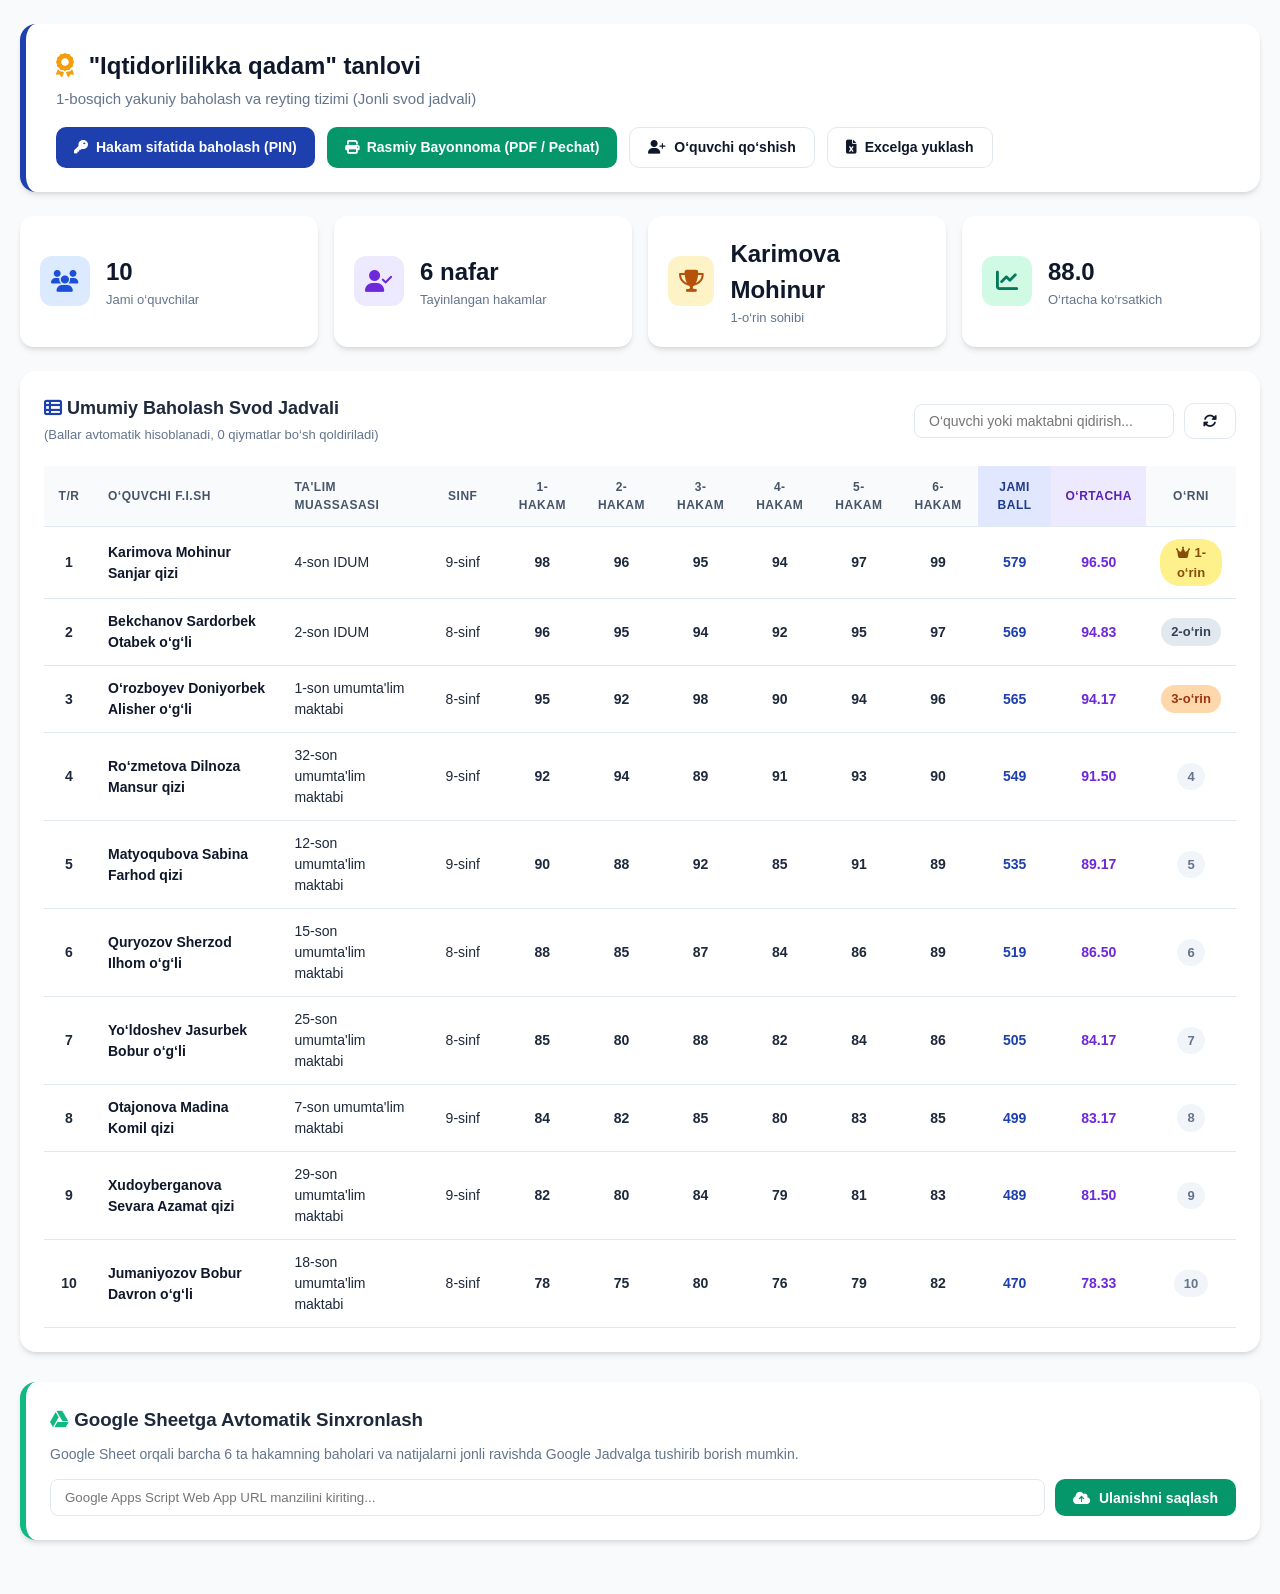
==== iqtidorlilikka-qadam/index.html @ 4538ee4f "Olimpiadalarni otkazish sayti: Ixtirochilikka qadam va Iqtidorlilikka qadam" ====
<!DOCTYPE html>
<html lang="uz">
<head>
  <meta charset="UTF-8">
  <meta name="viewport" content="width=device-width, initial-scale=1.0">
  <title>"Iqtidorlilikka qadam" tanlovi - Onlayn Baholash Tizimi</title>
  <link rel="stylesheet" href="style.css">
  <link rel="stylesheet" href="https://cdnjs.cloudflare.com/ajax/libs/font-awesome/6.5.1/css/all.min.css">
</head>
<body>

  <div class="container">
    <!-- Header -->
    <div class="header-box">
      <div class="header-info">
        <h1><i class="fa-solid fa-award" style="color: #f59e0b; margin-right: 8px;"></i> "Iqtidorlilikka qadam" tanlovi</h1>
        <p>1-bosqich yakuniy baholash va reyting tizimi (Jonli svod jadvali)</p>
      </div>
      <div class="header-actions">
        <a href="hakam.html" class="btn btn-primary">
          <i class="fa-solid fa-key"></i> Hakam sifatida baholash (PIN)
        </a>
        <a href="bayonnoma.html" class="btn btn-success">
          <i class="fa-solid fa-print"></i> Rasmiy Bayonnoma (PDF / Pechat)
        </a>
        <button onclick="openAddStudentModal()" class="btn btn-outline">
          <i class="fa-solid fa-user-plus"></i> O‘quvchi qo‘shish
        </button>
        <button onclick="exportToCsv()" class="btn btn-outline">
          <i class="fa-solid fa-file-excel"></i> Excelga yuklash
        </button>
      </div>
    </div>

    <!-- Statistika kartochkalari -->
    <div class="stats-grid">
      <div class="stat-card">
        <div class="stat-icon blue"><i class="fa-solid fa-users"></i></div>
        <div class="stat-content">
          <h3 id="statTotalStudents">0</h3>
          <p>Jami o‘quvchilar</p>
        </div>
      </div>
      <div class="stat-card">
        <div class="stat-icon purple"><i class="fa-solid fa-user-check"></i></div>
        <div class="stat-content">
          <h3>6 nafar</h3>
          <p>Tayinlangan hakamlar</p>
        </div>
      </div>
      <div class="stat-card">
        <div class="stat-icon amber"><i class="fa-solid fa-trophy"></i></div>
        <div class="stat-content">
          <h3 id="statLeader">-</h3>
          <p>1-o‘rin sohibi</p>
        </div>
      </div>
      <div class="stat-card">
        <div class="stat-icon green"><i class="fa-solid fa-chart-line"></i></div>
        <div class="stat-content">
          <h3 id="statAvgScore">0</h3>
          <p>O‘rtacha ko‘rsatkich</p>
        </div>
      </div>
    </div>

    <!-- Svod Jadvali -->
    <div class="table-card">
      <div class="table-header">
        <div>
          <h2><i class="fa-solid fa-table-list" style="color: var(--primary);"></i> Umumiy Baholash Svod Jadvali</h2>
          <span style="font-size: 13px; color: #64748b;">(Ballar avtomatik hisoblanadi, 0 qiymatlar bo‘sh qoldiriladi)</span>
        </div>
        <div style="display: flex; gap: 10px; align-items: center;">
          <input type="text" id="searchInput" placeholder="O‘quvchi yoki maktabni qidirish..." onkeyup="filterTable()" 
                 style="padding: 8px 14px; border: 1px solid var(--border); border-radius: 8px; font-size: 14px; width: 260px;">
          <button onclick="refreshData()" class="btn btn-outline" title="Yangilash">
            <i class="fa-solid fa-rotate"></i>
          </button>
        </div>
      </div>

      <div class="table-responsive">
        <table class="data-table" id="rankingTable">
          <thead>
            <tr>
              <th style="width: 50px; text-align: center;">T/r</th>
              <th>O‘quvchi F.I.SH</th>
              <th>Ta'lim muassasasi</th>
              <th style="width: 80px; text-align: center;">Sinf</th>
              <th style="text-align: center;">1-Hakam</th>
              <th style="text-align: center;">2-Hakam</th>
              <th style="text-align: center;">3-Hakam</th>
              <th style="text-align: center;">4-Hakam</th>
              <th style="text-align: center;">5-Hakam</th>
              <th style="text-align: center;">6-Hakam</th>
              <th style="text-align: center; background: #e0e7ff; color: #1e3a8a;">Jami ball</th>
              <th style="text-align: center; background: #ede9fe; color: #5b21b6;">O‘rtacha</th>
              <th style="text-align: center; width: 90px;">O‘rni</th>
            </tr>
          </thead>
          <tbody id="tableBody">
            <!-- JavaScript orqali to'ldiriladi -->
          </tbody>
        </table>
      </div>
    </div>

    <!-- Google Sheet sozlash bo'limi -->
    <div class="table-card" style="border-left: 6px solid #10b981;">
      <h3 style="margin-bottom: 10px;"><i class="fa-brands fa-google-drive" style="color: #10b981;"></i> Google Sheetga Avtomatik Sinxronlash</h3>
      <p style="color: #64748b; font-size: 14px; margin-bottom: 14px;">
        Google Sheet orqali barcha 6 ta hakamning baholari va natijalarni jonli ravishda Google Jadvalga tushirib borish mumkin.
      </p>
      <div style="display: flex; gap: 10px; flex-wrap: wrap;">
        <input type="text" id="sheetsApiUrl" placeholder="Google Apps Script Web App URL manzilini kiriting..." 
               style="flex: 1; min-width: 300px; padding: 10px 14px; border: 1px solid var(--border); border-radius: 8px;">
        <button onclick="saveSheetsUrl()" class="btn btn-success">
          <i class="fa-solid fa-cloud-arrow-up"></i> Ulanishni saqlash
        </button>
      </div>
    </div>
  </div>

  <script src="data.js"></script>
  <script>
    let appData = loadAppData();

    function renderDashboard() {
      const ranked = calculateRanking(appData.students);
      const tbody = document.getElementById("tableBody");
      tbody.innerHTML = "";

      let totalScores = 0;
      let countWithScores = 0;

      ranked.forEach((st, idx) => {
        if (st.averageScore !== "") {
          totalScores += Number(st.averageScore);
          countWithScores++;
        }

        const tr = document.createElement("tr");

        // O'rin belgilash nishoni (badge)
        let rankBadge = `<span class="rank-badge rank-other">${st.rank}</span>`;
        if (st.rank === 1) rankBadge = `<span class="rank-badge rank-1"><i class="fa-solid fa-crown"></i> 1-o‘rin</span>`;
        else if (st.rank === 2) rankBadge = `<span class="rank-badge rank-2">2-o‘rin</span>`;
        else if (st.rank === 3) rankBadge = `<span class="rank-badge rank-3">3-o‘rin</span>`;

        // 6 ta hakam ballari (0 yoki bo'sh bo'lsa bo'sh qoldirish - jadval standartlari)
        let judgeCells = "";
        for (let i = 0; i < 6; i++) {
          const score = st.judgeScores[i];
          const displayScore = (score === null || score === 0 || score === undefined) ? "" : score;
          judgeCells += `<td class="score-cell">${displayScore}</td>`;
        }

        tr.innerHTML = `
          <td style="text-align: center; font-weight: 600;">${idx + 1}</td>
          <td style="font-weight: 600; color: var(--dark);">${st.name}</td>
          <td>${st.school}</td>
          <td style="text-align: center;">${st.grade}</td>
          ${judgeCells}
          <td class="score-highlight">${st.totalSum || ""}</td>
          <td class="score-highlight" style="color: #6d28d9;">${st.averageScore || ""}</td>
          <td style="text-align: center;">${rankBadge}</td>
        `;
        tbody.appendChild(tr);
      });

      // Statistikani yangilash
      document.getElementById("statTotalStudents").innerText = ranked.length;
      document.getElementById("statLeader").innerText = ranked.length > 0 && ranked[0].totalSum !== "" ? ranked[0].name.split(" ")[0] + " " + ranked[0].name.split(" ")[1] : "-";
      document.getElementById("statAvgScore").innerText = countWithScores > 0 ? (totalScores / countWithScores).toFixed(1) : "0";
    }

    function filterTable() {
      const q = document.getElementById("searchInput").value.toLowerCase();
      const rows = document.querySelectorAll("#tableBody tr");
      rows.forEach(r => {
        const text = r.innerText.toLowerCase();
        r.style.display = text.includes(q) ? "" : "none";
      });
    }

    function refreshData() {
      appData = loadAppData();
      renderDashboard();
    }

    function openAddStudentModal() {
      const name = prompt("O‘quvchining F.I.SH ini kiriting:");
      if (!name) return;
      const school = prompt("Maktab / Ta'lim muassasasi (masalan, 1-maktab):") || "Umumta'lim maktabi";
      const grade = prompt("Sinfi (masalan, 8-sinf):") || "8-sinf";

      const newId = appData.students.length > 0 ? Math.max(...appData.students.map(s => s.id)) + 1 : 1;
      appData.students.push({
        id: newId,
        name: name.trim(),
        school: school.trim(),
        grade: grade.trim(),
        scores: {}
      });
      saveAppData(appData);
      renderDashboard();
      alert("Yangi o‘quvchi ro‘yxatga qo‘shildi!");
    }

    function exportToCsv() {
      const ranked = calculateRanking(appData.students);
      let csv = "T/r,F.I.SH,Maktab,Sinf,1-Hakam,2-Hakam,3-Hakam,4-Hakam,5-Hakam,6-Hakam,Jami ball,O'rtacha ball,O'rni\n";
      ranked.forEach((st, idx) => {
        const j1 = st.judgeScores[0] || "";
        const j2 = st.judgeScores[1] || "";
        const j3 = st.judgeScores[2] || "";
        const j4 = st.judgeScores[3] || "";
        const j5 = st.judgeScores[4] || "";
        const j6 = st.judgeScores[5] || "";
        csv += `"${idx+1}","${st.name}","${st.school}","${st.grade}","${j1}","${j2}","${j3}","${j4}","${j5}","${j6}","${st.totalSum}","${st.averageScore}","${st.rank}"\n`;
      });

      const blob = new Blob(["\ufeff" + csv], { type: "text/csv;charset=utf-8;" });
      const url = URL.createObjectURL(blob);
      const a = document.createElement("a");
      a.href = url;
      a.download = "Iqtidorlilikka_qadam_natijalari.csv";
      a.click();
    }

    function saveSheetsUrl() {
      const val = document.getElementById("sheetsApiUrl").value.trim();
      localStorage.setItem("iqtidor_sheets_url", val);
      alert("Google Sheets ulanish manzili saqlandi!");
    }

    // Boshlang'ich yuklash
    renderDashboard();
    const savedUrl = localStorage.getItem("iqtidor_sheets_url");
    if (savedUrl) document.getElementById("sheetsApiUrl").value = savedUrl;
  </script>
</body>
</html>
---- iqtidorlilikka-qadam/style.css ----
/* "Iqtidorlilikka qadam" - Asosiy va Chop etish (Print) Standartlari */

:root {
  --primary: #1e40af;
  --primary-hover: #1d4ed8;
  --success: #059669;
  --danger: #dc2626;
  --warning: #d97706;
  --dark: #0f172a;
  --gray-bg: #f8fafc;
  --border: #e2e8f0;
  --text: #1e293b;
  --card-shadow: 0 4px 6px -1px rgb(0 0 0 / 0.1), 0 2px 4px -2px rgb(0 0 0 / 0.1);
}

* {
  box-sizing: border-box;
  margin: 0;
  padding: 0;
}

body {
  font-family: 'Inter', -apple-system, BlinkMacSystemFont, 'Segoe UI', Roboto, sans-serif;
  background-color: var(--gray-bg);
  color: var(--text);
  line-height: 1.5;
}

.container {
  max-width: 1400px;
  margin: 0 auto;
  padding: 24px 20px;
}

/* Header */
.header-box {
  background: white;
  padding: 24px 30px;
  border-radius: 16px;
  box-shadow: var(--card-shadow);
  display: flex;
  justify-content: space-between;
  align-items: center;
  flex-wrap: wrap;
  gap: 16px;
  margin-bottom: 24px;
  border-left: 6px solid var(--primary);
}

.header-info h1 {
  font-size: 24px;
  font-weight: 800;
  color: var(--dark);
  margin-bottom: 4px;
}

.header-info p {
  color: #64748b;
  font-size: 15px;
}

.header-actions {
  display: flex;
  gap: 12px;
  flex-wrap: wrap;
}

/* Tugmalar */
.btn {
  display: inline-flex;
  align-items: center;
  gap: 8px;
  padding: 10px 18px;
  border-radius: 10px;
  font-size: 14px;
  font-weight: 600;
  cursor: pointer;
  border: none;
  transition: all 0.2s ease;
  text-decoration: none;
}

.btn-primary {
  background: var(--primary);
  color: white;
}
.btn-primary:hover {
  background: var(--primary-hover);
}

.btn-success {
  background: var(--success);
  color: white;
}
.btn-success:hover {
  background: #047857;
}

.btn-outline {
  background: white;
  color: var(--dark);
  border: 1px solid var(--border);
}
.btn-outline:hover {
  background: #f1f5f9;
}

/* Statistika kartochkalari */
.stats-grid {
  display: grid;
  grid-template-columns: repeat(auto-fit, minmax(240px, 1fr));
  gap: 16px;
  margin-bottom: 24px;
}

.stat-card {
  background: white;
  padding: 20px;
  border-radius: 14px;
  box-shadow: var(--card-shadow);
  display: flex;
  align-items: center;
  gap: 16px;
}

.stat-icon {
  width: 50px;
  height: 50px;
  border-radius: 12px;
  display: flex;
  align-items: center;
  justify-content: center;
  font-size: 22px;
}

.stat-icon.blue { background: #dbeafe; color: #1d4ed8; }
.stat-icon.green { background: #d1fae5; color: #047857; }
.stat-icon.amber { background: #fef3c7; color: #b45309; }
.stat-icon.purple { background: #ede9fe; color: #6d28d9; }

.stat-content h3 {
  font-size: 24px;
  font-weight: 700;
  color: var(--dark);
}

.stat-content p {
  font-size: 13px;
  color: #64748b;
}

/* Jadval bloki */
.table-card {
  background: white;
  border-radius: 16px;
  box-shadow: var(--card-shadow);
  padding: 24px;
  margin-bottom: 30px;
}

.table-header {
  display: flex;
  justify-content: space-between;
  align-items: center;
  margin-bottom: 20px;
  flex-wrap: wrap;
  gap: 12px;
}

.table-header h2 {
  font-size: 18px;
  font-weight: 700;
}

.table-responsive {
  overflow-x: auto;
}

/* Ekrandagi jadval ko'rinishi */
.data-table {
  width: 100%;
  border-collapse: collapse;
  text-align: left;
}

.data-table th, .data-table td {
  padding: 12px 14px;
  border-bottom: 1px solid var(--border);
  font-size: 14px;
}

.data-table th {
  background: #f8fafc;
  color: #475569;
  font-weight: 600;
  text-transform: uppercase;
  font-size: 12px;
  letter-spacing: 0.5px;
}

.data-table tbody tr:hover {
  background-color: #f1f5f9;
}

.rank-badge {
  display: inline-block;
  padding: 4px 10px;
  border-radius: 20px;
  font-weight: 700;
  font-size: 13px;
  text-align: center;
}

.rank-1 { background: #fef08a; color: #854d0e; }
.rank-2 { background: #e2e8f0; color: #334155; }
.rank-3 { background: #fed7aa; color: #9a3412; }
.rank-other { background: #f1f5f9; color: #64748b; }

.score-cell {
  font-weight: 600;
  text-align: center;
}

.score-highlight {
  font-weight: 700;
  color: var(--primary);
  font-size: 15px;
  text-align: center;
}

/* Hakam PIN formasi */
.pin-login-box {
  max-width: 440px;
  margin: 60px auto;
  background: white;
  padding: 36px 30px;
  border-radius: 20px;
  box-shadow: 0 10px 25px -5px rgb(0 0 0 / 0.1);
  text-align: center;
}

.pin-input {
  font-size: 28px;
  letter-spacing: 8px;
  text-align: center;
  padding: 14px;
  width: 100%;
  border: 2px solid var(--border);
  border-radius: 12px;
  margin: 20px 0;
  font-weight: 700;
}

.pin-input:focus {
  outline: none;
  border-color: var(--primary);
}

/* =========================================================================
   CHOP ETISH VA BAYONNOMA STANDARTLARI (jadval-standartlari bo'yicha)
   ========================================================================= */

.official-document {
  font-family: 'Times New Roman', Times, serif;
  background: white;
  padding: 40px;
  margin: 20px auto;
  max-width: 1200px;
  color: black;
}

.doc-header {
  text-align: center;
  margin-bottom: 24px;
}

.doc-header h2 {
  font-size: 16pt;
  font-weight: bold;
  text-transform: uppercase;
  margin-bottom: 6px;
}

.doc-header h3 {
  font-size: 14pt;
  font-weight: bold;
  margin-bottom: 8px;
}

.doc-header p {
  font-size: 11pt;
  font-style: italic;
}

/* Rasmiy chop etish jadvali */
.official-table {
  width: 100%;
  border-collapse: collapse;
  margin-bottom: 30px;
  font-size: 10.5pt;
}

.official-table th, .official-table td {
  border: 1px solid black !important;
  padding: 6px 8px;
  vertical-align: middle;
}

.official-table th {
  background-color: #f2f2f2 !important;
  font-weight: bold;
  text-align: center;
  font-size: 11pt;
  -webkit-print-color-adjust: exact;
  print-color-adjust: exact;
}

.official-table td.center {
  text-align: center;
}

.official-table td.bold {
  font-weight: bold;
}

/* Imzolar bloki */
.signatures-grid {
  display: grid;
  grid-template-columns: repeat(2, 1fr);
  gap: 20px 50px;
  margin-top: 35px;
  font-size: 11pt;
}

.signature-item {
  display: flex;
  justify-content: space-between;
  align-items: flex-end;
  border-bottom: 1px solid black;
  padding-bottom: 4px;
}

.signature-item span.title {
  font-weight: bold;
}

.signature-item span.line {
  color: #555;
  font-size: 9pt;
}

/* @media print: Brauzer pechatida to'liq A4 Landshaftga moslash */
@media print {
  @page {
    size: A4 landscape;
    margin: 10mm 12mm 10mm 12mm;
  }

  body {
    background: white !important;
    color: black !important;
    font-family: 'Times New Roman', Times, serif !important;
  }

  .no-print, .header-actions, .btn, .stats-grid, nav, .pin-login-box {
    display: none !important;
  }

  .container {
    max-width: 100% !important;
    padding: 0 !important;
    margin: 0 !important;
  }

  .official-document {
    padding: 0 !important;
    margin: 0 !important;
    box-shadow: none !important;
  }

  .official-table {
    page-break-inside: auto;
  }

  .official-table tr {
    page-break-inside: avoid;
    page-break-after: auto;
  }

  .official-table thead {
    display: table-header-group; /* Har bir sahifada ustun sarlavhasi takrorlanadi */
  }

  .signatures-grid {
    page-break-inside: avoid;
  }
}
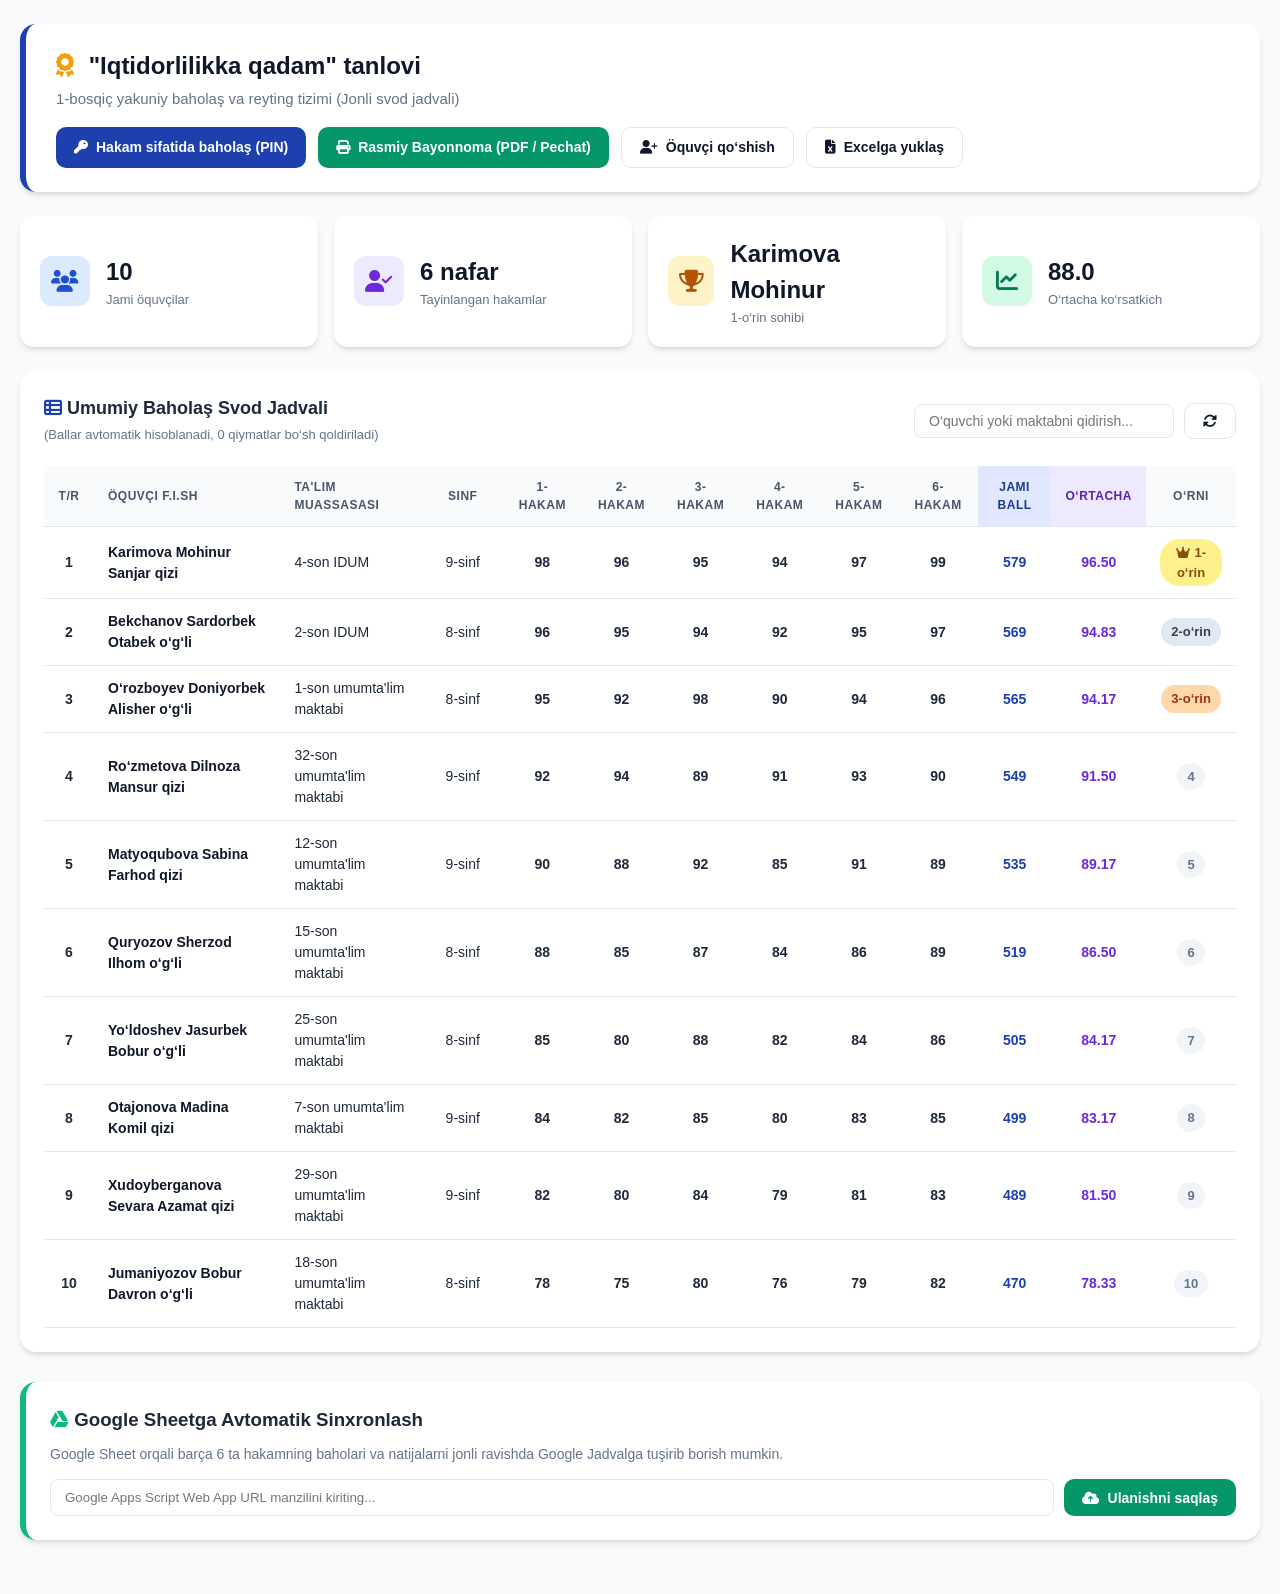
==== commit 83fb77d8: "Portal ichki sahifalaridagi matnlar yangi lotin alifbosiga o'tkazildi" ====
--- a/iqtidorlilikka-qadam/index.html
+++ b/iqtidorlilikka-qadam/index.html
@@ -3,7 +3,7 @@
 <head>
   <meta charset="UTF-8">
   <meta name="viewport" content="width=device-width, initial-scale=1.0">
-  <title>"Iqtidorlilikka qadam" tanlovi - Onlayn Baholash Tizimi</title>
+  <title>"Iqtidorlilikka qadam" tanlovi - Onlayn Baholaş Tizimi</title>
   <link rel="stylesheet" href="style.css">
   <link rel="stylesheet" href="https://cdnjs.cloudflare.com/ajax/libs/font-awesome/6.5.1/css/all.min.css">
 </head>
@@ -14,20 +14,20 @@
     <div class="header-box">
       <div class="header-info">
         <h1><i class="fa-solid fa-award" style="color: #f59e0b; margin-right: 8px;"></i> "Iqtidorlilikka qadam" tanlovi</h1>
-        <p>1-bosqich yakuniy baholash va reyting tizimi (Jonli svod jadvali)</p>
+        <p>1-bosqiç yakuniy baholaş va reyting tizimi (Jonli svod jadvali)</p>
       </div>
       <div class="header-actions">
         <a href="hakam.html" class="btn btn-primary">
-          <i class="fa-solid fa-key"></i> Hakam sifatida baholash (PIN)
+          <i class="fa-solid fa-key"></i> Hakam sifatida baholaş (PIN)
         </a>
         <a href="bayonnoma.html" class="btn btn-success">
           <i class="fa-solid fa-print"></i> Rasmiy Bayonnoma (PDF / Pechat)
         </a>
         <button onclick="openAddStudentModal()" class="btn btn-outline">
-          <i class="fa-solid fa-user-plus"></i> O‘quvchi qo‘shish
+          <i class="fa-solid fa-user-plus"></i> Öquvçi qo‘shish
         </button>
         <button onclick="exportToCsv()" class="btn btn-outline">
-          <i class="fa-solid fa-file-excel"></i> Excelga yuklash
+          <i class="fa-solid fa-file-excel"></i> Excelga yuklaş
         </button>
       </div>
     </div>
@@ -38,7 +38,7 @@
         <div class="stat-icon blue"><i class="fa-solid fa-users"></i></div>
         <div class="stat-content">
           <h3 id="statTotalStudents">0</h3>
-          <p>Jami o‘quvchilar</p>
+          <p>Jami öquvçilar</p>
         </div>
       </div>
       <div class="stat-card">
@@ -68,7 +68,7 @@
     <div class="table-card">
       <div class="table-header">
         <div>
-          <h2><i class="fa-solid fa-table-list" style="color: var(--primary);"></i> Umumiy Baholash Svod Jadvali</h2>
+          <h2><i class="fa-solid fa-table-list" style="color: var(--primary);"></i> Umumiy Baholaş Svod Jadvali</h2>
           <span style="font-size: 13px; color: #64748b;">(Ballar avtomatik hisoblanadi, 0 qiymatlar bo‘sh qoldiriladi)</span>
         </div>
         <div style="display: flex; gap: 10px; align-items: center;">
@@ -85,7 +85,7 @@
           <thead>
             <tr>
               <th style="width: 50px; text-align: center;">T/r</th>
-              <th>O‘quvchi F.I.SH</th>
+              <th>Öquvçi F.I.SH</th>
               <th>Ta'lim muassasasi</th>
               <th style="width: 80px; text-align: center;">Sinf</th>
               <th style="text-align: center;">1-Hakam</th>
@@ -110,13 +110,13 @@
     <div class="table-card" style="border-left: 6px solid #10b981;">
       <h3 style="margin-bottom: 10px;"><i class="fa-brands fa-google-drive" style="color: #10b981;"></i> Google Sheetga Avtomatik Sinxronlash</h3>
       <p style="color: #64748b; font-size: 14px; margin-bottom: 14px;">
-        Google Sheet orqali barcha 6 ta hakamning baholari va natijalarni jonli ravishda Google Jadvalga tushirib borish mumkin.
+        Google Sheet orqali barça 6 ta hakamning baholari va natijalarni jonli ravishda Google Jadvalga tuşirib borish mumkin.
       </p>
       <div style="display: flex; gap: 10px; flex-wrap: wrap;">
         <input type="text" id="sheetsApiUrl" placeholder="Google Apps Script Web App URL manzilini kiriting..." 
                style="flex: 1; min-width: 300px; padding: 10px 14px; border: 1px solid var(--border); border-radius: 8px;">
         <button onclick="saveSheetsUrl()" class="btn btn-success">
-          <i class="fa-solid fa-cloud-arrow-up"></i> Ulanishni saqlash
+          <i class="fa-solid fa-cloud-arrow-up"></i> Ulanishni saqlaş
         </button>
       </div>
     </div>
@@ -235,7 +235,7 @@
       alert("Google Sheets ulanish manzili saqlandi!");
     }
 
-    // Boshlang'ich yuklash
+    // Boshlang'ich yuklaş
     renderDashboard();
     const savedUrl = localStorage.getItem("iqtidor_sheets_url");
     if (savedUrl) document.getElementById("sheetsApiUrl").value = savedUrl;
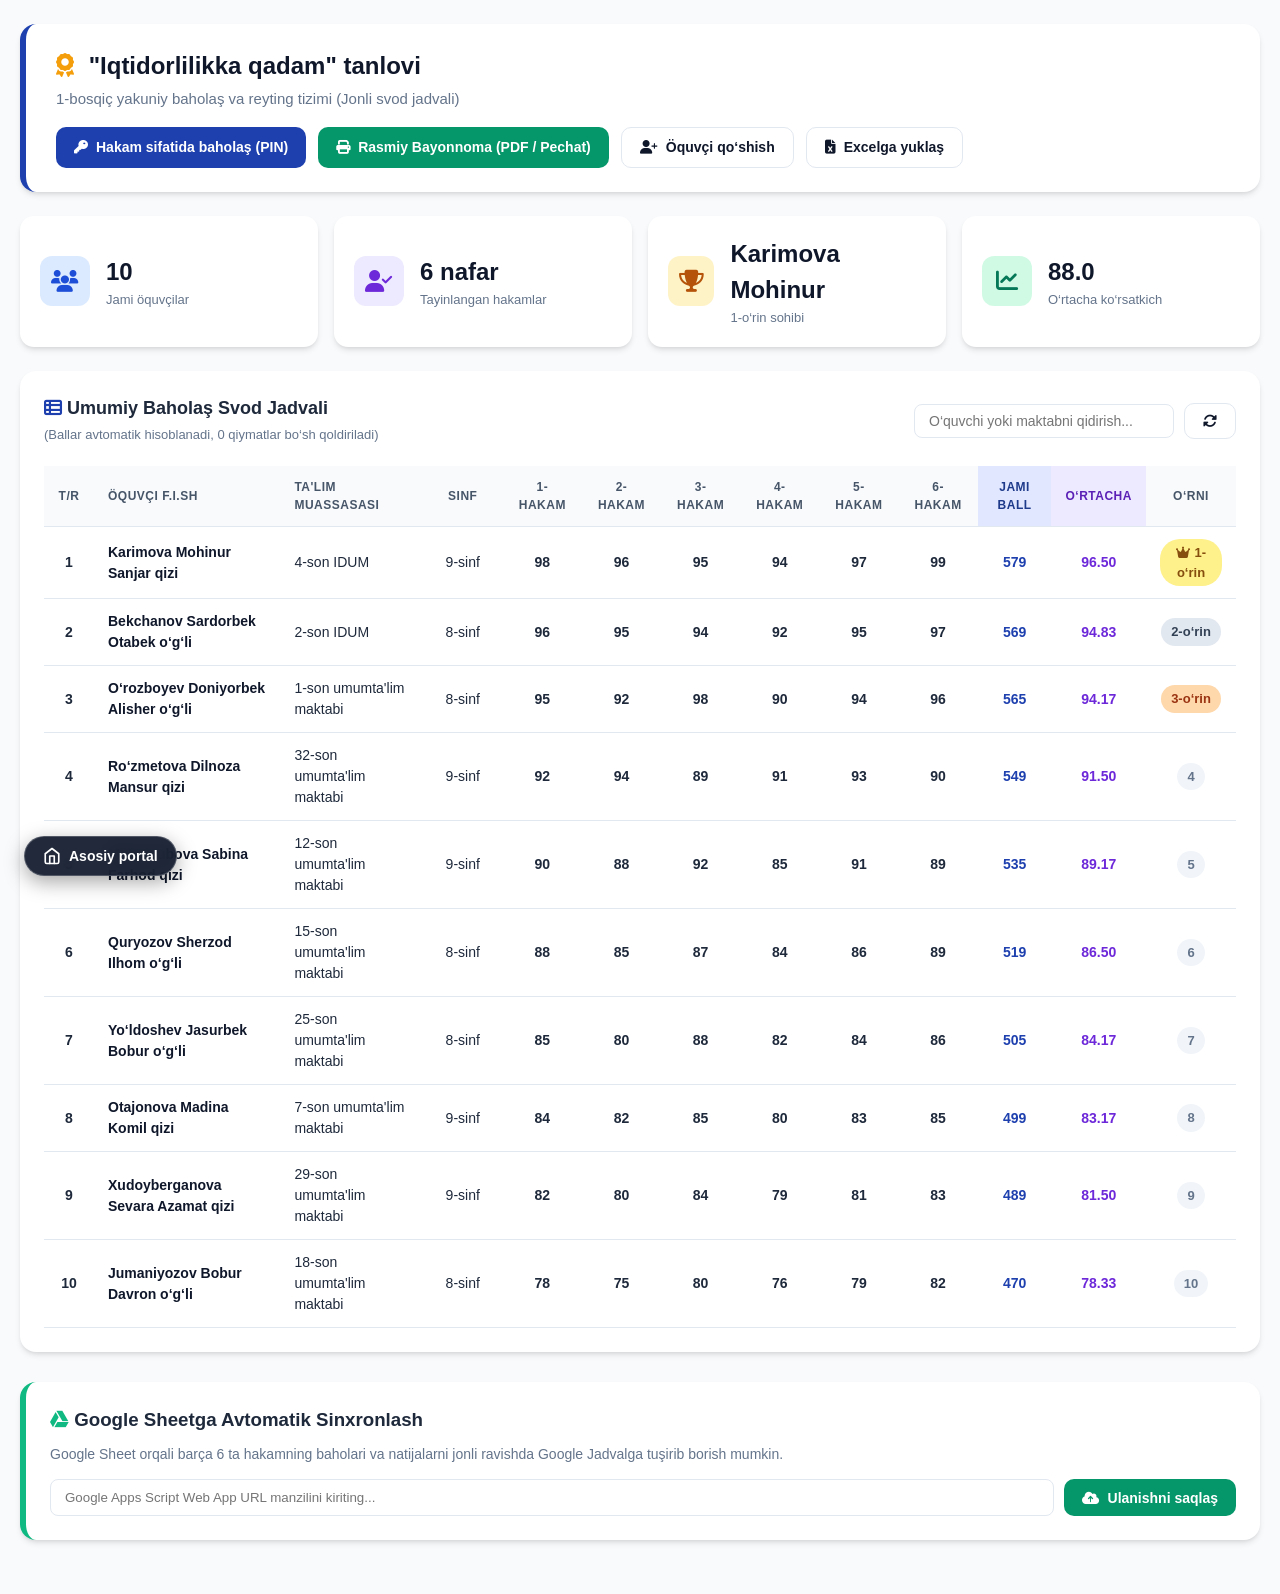
==== commit 796e9e31: "Asosiy portal (umamatov.uz) ga qaytish tugmasi o'rnatildi" ====
--- a/iqtidorlilikka-qadam/index.html
+++ b/iqtidorlilikka-qadam/index.html
@@ -240,5 +240,76 @@
     const savedUrl = localStorage.getItem("iqtidor_sheets_url");
     if (savedUrl) document.getElementById("sheetsApiUrl").value = savedUrl;
   </script>
+
+<!-- Asosiy portal (umamatov.uz) ga qaytish tugmasi -->
+<style>
+#um-portal-back {
+  position: fixed;
+  bottom: 24px;
+  left: 24px;
+  z-index: 2147482000;
+  display: inline-flex;
+  align-items: center;
+  gap: 8px;
+  padding: 10px 18px;
+  border-radius: 30px;
+  background: rgba(15, 23, 42, 0.92);
+  backdrop-filter: blur(10px);
+  color: #ffffff !important;
+  font: 700 14px -apple-system, BlinkMacSystemFont, "Segoe UI", Roboto, sans-serif;
+  text-decoration: none !important;
+  border: 1px solid rgba(255, 255, 255, 0.22);
+  box-shadow: 0 6px 20px rgba(0, 0, 0, 0.35);
+  cursor: pointer;
+  transition: all 0.25s ease;
+}
+#um-portal-back:hover {
+  background: #1d4ed8;
+  transform: translateY(-2px);
+  box-shadow: 0 10px 25px rgba(29, 78, 216, 0.45);
+  color: #fff !important;
+}
+#um-portal-back svg {
+  width: 18px;
+  height: 18px;
+  fill: none;
+  stroke: currentColor;
+  stroke-width: 2.2;
+  stroke-linecap: round;
+  stroke-linejoin: round;
+}
+@media (max-width: 768px) {
+  #um-portal-back {
+    bottom: 18px;
+    left: 16px;
+    padding: 9px 14px;
+    font-size: 13px;
+    border-radius: 24px;
+    box-shadow: 0 4px 16px rgba(0, 0, 0, 0.4);
+  }
+}
+</style>
+<a id="um-portal-back" href="https://umamatov.uz/" title="Asosiy portal (umamatov.uz) ga qaytish" onclick="umReturnToPortal(event)">
+  <svg viewBox="0 0 24 24"><path d="M3 9l9-7 9 7v11a2 2 0 0 1-2 2H5a2 2 0 0 1-2-2z"></path><polyline points="9 22 9 12 15 12 15 22"></polyline></svg>
+  <span>Asosiy portal</span>
+</a>
+<script>
+function umReturnToPortal(e) {
+  if (e) e.preventDefault();
+  // Agar boshqa tab/oyna orqali ochilgan bo'lsa:
+  try {
+    if (window.opener && !window.opener.closed) {
+      window.opener.location.href = 'https://umamatov.uz/';
+      window.opener.focus();
+      window.close();
+      return;
+    }
+  } catch(err) {}
+  
+  // Oyna yopilmasa yoki bevosita ochilgan bo'lsa:
+  window.location.href = 'https://umamatov.uz/';
+}
+</script>
+
 </body>
 </html>
